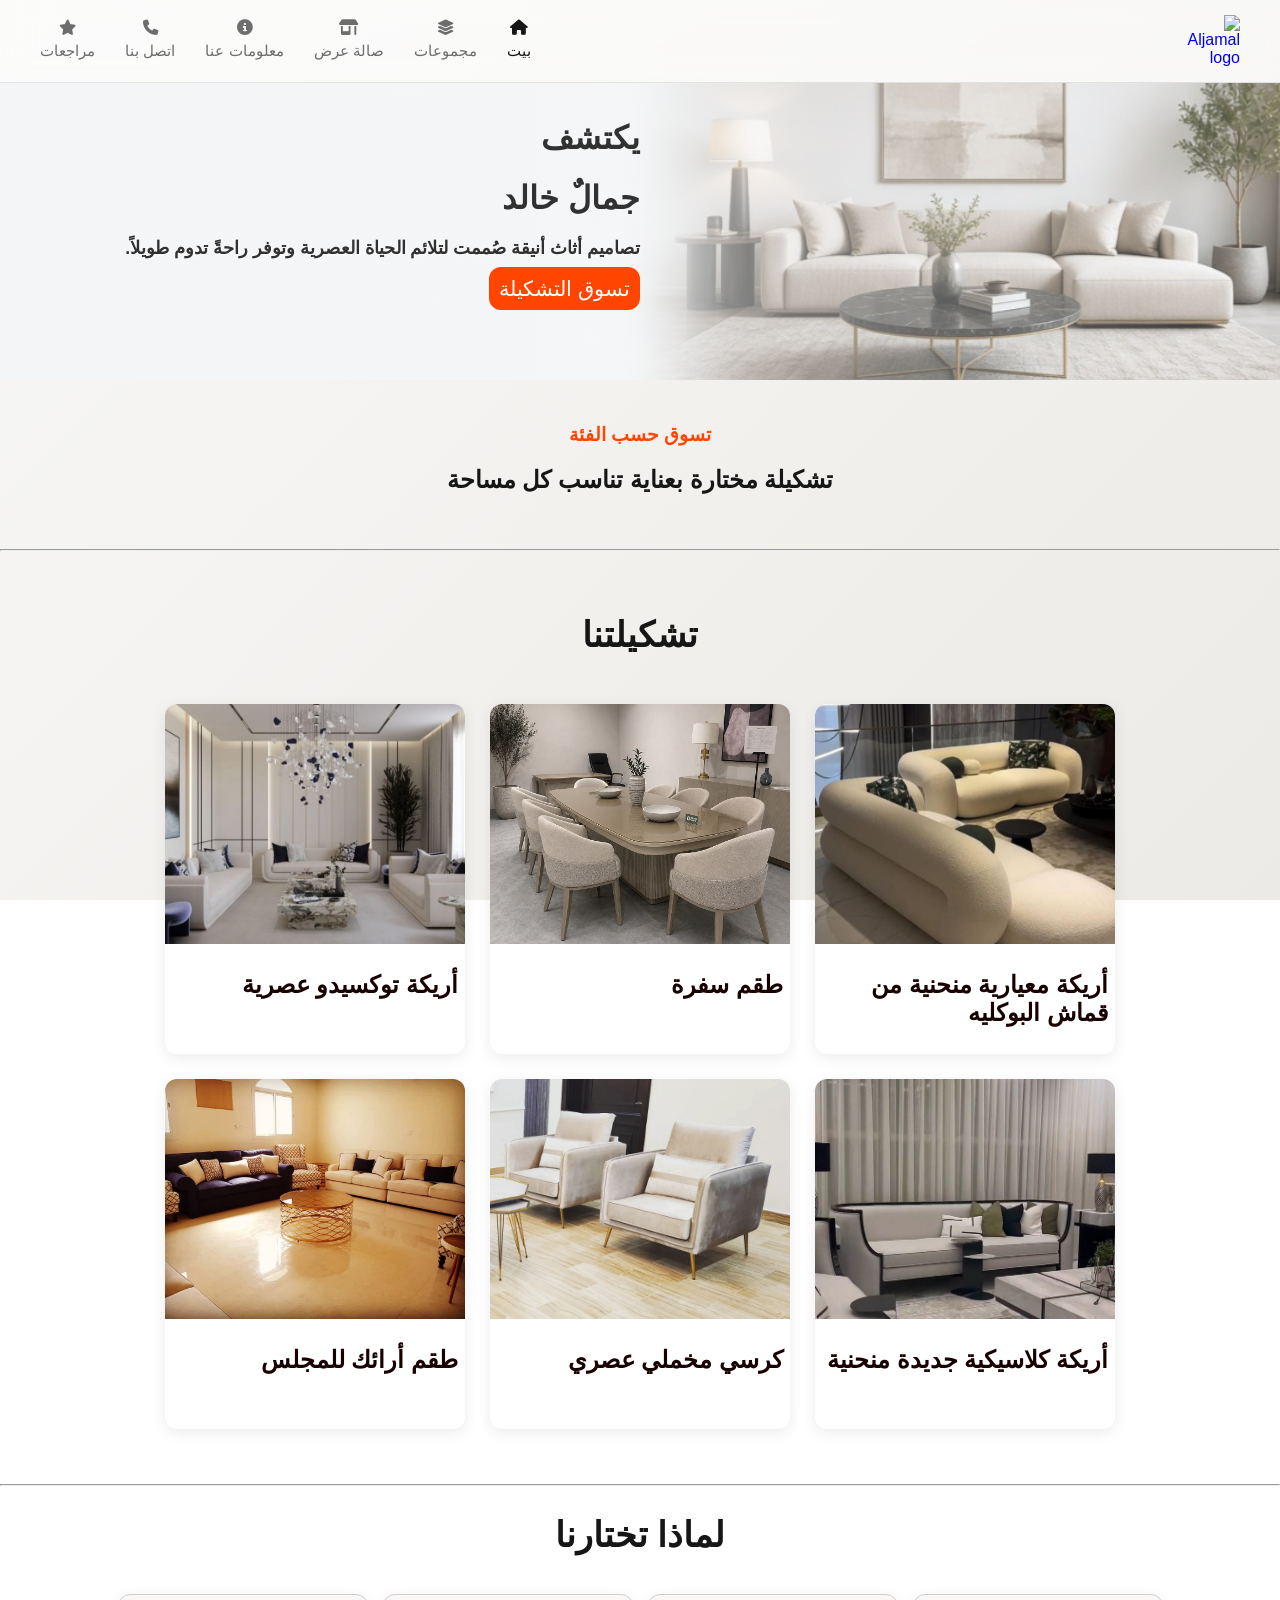
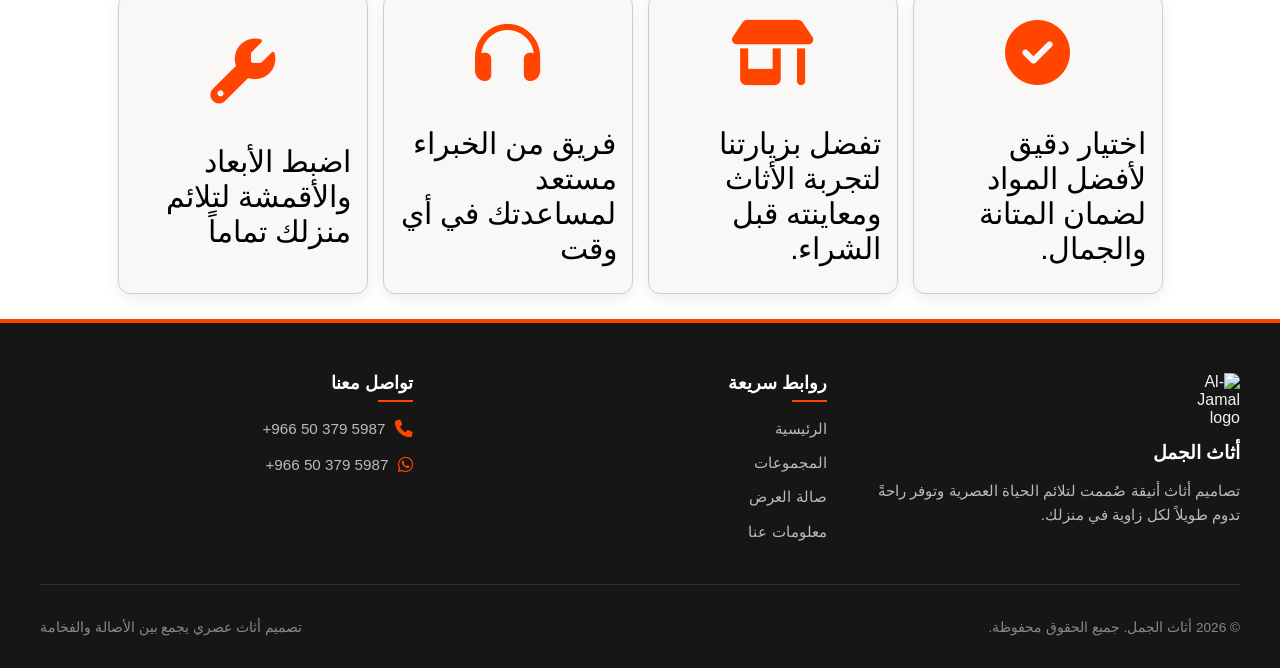
==== index.html @ 7d69ba82 "Refactor index.html for improved structure and styling" ====
<!DOCTYPE html>
<html lang="ar" dir="rtl">

<head>
    <meta charset="UTF-8">
    <meta name="viewport" content="width=device-width, initial-scale=1.0">
    <title>أثاث الجمل</title>
    <link rel="stylesheet" href="https://cdnjs.cloudflare.com/ajax/libs/font-awesome/6.7.2/css/all.min.css">
    <link rel="stylesheet" href="navbar.css">
    <style>
        * {
            box-sizing: border-box;
            transition: 0.3s ease-out;
        }

        body {
            margin: 0;
            padding: 0;
        }



        .hero_container {
            display: block;
            margin: 0;
            background-image: linear-gradient(to right, rgba(244, 245, 247, 0.9), rgba(238, 244, 250, 0.2)), url("hero_image.jpg");
            background-size: cover;
            width: 100%;
            min-height: 33vh;
            background-position: right;
            margin: 0;
            padding: 15px;
        }

        .hero_container .text {
            height: 100%;
            max-width: 50%;
            margin-right: auto;
        }

        .hero_container .text h1 {
            color: rgb(49, 49, 49);
            font-size: 2rem;
        }

        .hero_container .text p {
            color: rgb(49, 49, 49);
            font-weight: bold;
            text-shadow: 1px 1px 3px rgba(255, 255, 255, 0.8);
            font-size: 1.1rem;
        }

        .hero_container .text a {
            background-color: orangered;
            padding: 10px;
            border-radius: 12px;
            color: white;
            text-decoration: none;
            font-size: 1.3rem;
        }

        .hero_container .text a:hover {
            background-color: red;
        }

        .orange {
            color: orangered;
        }

        .center {
            text-align: center;
        }

        article {
            margin: 15px;
            padding: 10px;
        }

        hr {
            margin: 10px 0;
        }

        /* Product Grid & Cards Styling */
        .products_grid {
            display: flex;
            justify-content: center;
            align-items: center;
            gap: 25px;
            flex-wrap: wrap;
            padding: 20px;
            max-width: 1200px;
            margin: 0 auto;
        }

        .product_card {
            background: #fff;
            border-radius: 12px;
            overflow: hidden;
            box-shadow: 0 4px 15px rgba(0, 0, 0, 0.08);
            display: flex;
            flex-direction: column;
            text-align: right;
            width: 300px;
            height: 350px;
        }

        .product_card:hover {
            transform: translateY(-5px);
            box-shadow: 0 8px 25px rgba(0, 0, 0, 0.12);
        }

        .product_image_container {
            width: 100%;
            height: 240px;
            overflow: hidden;
            background-color: #f7f7f7;
        }

        .product_card img {
            width: 100%;
            height: 100%;
            object-fit: cover;
            transition: transform 0.4s ease;
        }

        .product_details {
            padding: 7px;
        }

        .product_details h2 {
            color: rgb(24, 0, 0);
        }

        /* Popup Styling */
        .popup_container {
            position: fixed;
            top: 0;
            left: 0;
            height: 100vh;
            width: 100vw;
            box-sizing: border-box;
            background-color: rgba(0, 0, 0, 0.5);
            display: none;
            justify-content: center;
            align-items: center;
            z-index: 1000;
        }

        .popup_container.active {
            display: flex;
        }

        .popup {
            background: #fff;
            padding: 20px;
            border-radius: 12px;
            max-width: 500px;
            width: 90%;
            display: flex;
            flex-direction: column;
            gap: 15px;
        }

        .display_image img {
            width: 100%;
            height: 250px;
            object-fit: cover;
            border-radius: 8px;
        }

        #close {
            background-color: #333;
            color: white;
            border: none;
            padding: 8px 12px;
            border-radius: 8px;
            cursor: pointer;
            align-self: flex-end;
        }


        hr {
            margin: 25px 0;
        }


        .title_text {
            font-size: 35px;
        }



        .offer_card_container {
            display: flex;
            justify-content: center;
            align-items: center;
            gap: 15px;
            flex-wrap: wrap;
        }




        .offer_card {
            display: flex;
            background-color: #faf7f7;
            border: 1px solid rgb(206, 205, 205);
            justify-content: center;
            align-items: center;
            width: 250px;
            height: 300px;
            border-radius: 12px;
            box-shadow: 0px 4px 15px rgba(0, 0, 0, 0.08);
            flex-direction: column;
            padding: 15px;
            gap: 40px;
        }

        .offer_card .icon {
            margin: 0;
            background-color: transparent;
            font-size: 65px;
            color: orangered;
        }




        .offer_card p {
            color: black;
            margin: 0;
            font-size: 30px;
        }



        @media (max-width: 720px) {
            .offer_card {
                width: 100%;
                height: 200px;
                min-height: fit-content;
            }
        }

        /* Responsive adjustments for product cards */
        @media (max-width: 720px) {
            .products_grid {
                justify-content: stretch;
                padding: 10px;
                gap: 15px;
            }

            .product_card {
                width: 100%;
                /* Take up full width on mobile */
                height: auto;
                /* Let content dictate height instead of fixed 350px */
                max-width: 100%;
            }

            .product_image_container {
                height: 200px;
                /* Slightly shorter image height on mobile */
            }

            .product_details h2 {
                font-size: 0.95rem;
                /* Scale down heading text slightly for small screens */
            }
        }


        footer {
            background-color: rgb(22, 22, 22);
            color: #f1f1f1;
            padding: 50px 20px 20px;
            border-top: 4px solid orangered;
        }

        .footer_container {
            max-width: 1200px;
            margin: 0 auto;
            display: grid;
            grid-template-columns: repeat(auto-fit, minmax(240px, 1fr));
            gap: 40px;
            padding-bottom: 40px;
            border-bottom: 1px solid rgba(255, 255, 255, 0.1);
        }

        .footer_col {
            display: flex;
            flex-direction: column;
            gap: 15px;
        }

        .footer_col.brand_col {
            align-items: flex-start;
        }

        .footer_col img {
            width: 60px;
            height: auto;
            border-radius: 8px;
        }

        .footer_col h3,
        .footer_col h4 {
            margin: 0;
            color: #fff;
        }

        .footer_col h4 {
            font-size: 1.1rem;
            position: relative;
            padding-bottom: 8px;
        }

        .footer_col h4::after {
            content: '';
            position: absolute;
            right: 0;
            bottom: 0;
            width: 35px;
            height: 2px;
            background-color: orangered;
        }

        .footer_col p,
        .footer_col a {
            color: #bbb;
            font-size: 0.95rem;
            text-decoration: none;
            line-height: 1.6;
            margin: 0;
        }

        .footer_col a:hover {
            color: orangered;
        }

        .footer_links {
            list-style: none;
            padding: 0;
            margin: 0;
            display: flex;
            flex-direction: column;
            gap: 10px;
        }

        .footer_contacts {
            display: flex;
            flex-direction: column;
            gap: 12px;
        }

        .contact_item {
            display: flex;
            align-items: center;
            gap: 10px;
            direction: ltr;
            justify-content: flex-end;
            /* Keeps alignment clean in RTL layout */
        }

        .contact_item i {
            color: orangered;
            font-size: 1.1rem;
        }

        .footer_bottom {
            max-width: 1200px;
            margin: 20px auto 0;
            display: flex;
            justify-content: space-between;
            align-items: center;
            flex-wrap: wrap;
            gap: 15px;
            font-size: 0.85rem;
            color: #888;
        }

        @media (max-width: 768px) {
            .footer_bottom {
                flex-direction: column;
                text-align: center;
            }
        }
    </style>
</head>

<body>
    <div class="popup_container">
        <div class="popup">

        </div>
    </div>
    <header class="site-header">
        <div class="container nav-wrap">
            <a href="#" class="brand" aria-label="Aljamal home">
                <img src="logo.png" alt="Aljamal logo" class="brand-logo">
            </a>

            <nav class="nav" aria-label="Main navigation">
                <a href="#" class="current_site"><i class="fa-solid fa-home"></i>بيت</a>
                <a href="#"><i class="fa-solid fa-layer-group"></i>مجموعات</a>
                <a href="#"><i class="fa-solid fa-shop"></i>صالة عرض</a>
                <a href="#"><i class="fa-solid fa-circle-info"></i>معلومات عنا</a>
                <a href="#"><i class="fa-solid fa-phone"></i>اتصل بنا</a>
                <a href="#"><i class="fa-solid fa-star"></i>مراجعات</a>
            </nav>
        </div>
    </header>
    <main>
        <div class="bottom_nav">
            <nav class="nav">
                <a href="#" class="current_site"><i class="fa-solid fa-home"></i>بيت</a>
                <a href="#"><i class="fa-solid fa-layer-group"></i>مجموعات</a>
                <a href="#"><i class="fa-solid fa-shop"></i>صالة عرض</a>
                <a href="#"><i class="fa-solid fa-circle-info"></i>معلومات عنا</a>
                <a href="#"><i class="fa-solid fa-phone"></i>اتصل بنا</a>
                <a href="#"><i class="fa-solid fa-star"></i>مراجعات</a>
            </nav>
        </div>
        <div class="hero_container">
            <div class="text">
                <h1>
                    يكتشف
                </h1>
                <h1>
                    جمالٌ خالد
                </h1>
                <p>
                    تصاميم أثاث أنيقة صُممت لتلائم الحياة العصرية وتوفر راحةً تدوم طويلاً.
                </p>
                <a href="#">تسوق التشكيلة</a>
            </div>
        </div>
        <article>
            <h3 class="orange center">تسوق حسب الفئة </h3>
            <h2 class="center">تشكيلة مختارة بعناية تناسب كل مساحة</h2>
        </article>
        <hr>
        <article>
            <h2 class="center title_text">
                تشكيلتنا
            </h2>
            <div id="products-container" class="products_grid">
                <div class="product_card">
                    <div class="product_image_container">
                        <img src="furniture_pics/1.jpg" alt="">
                    </div>
                    <div class="product_details">
                        <h2>أريكة معيارية منحنية من قماش البوكليه</h2>
                    </div>
                </div>
                <div class="product_card">
                    <div class="product_image_container">
                        <img src="furniture_pics/2.jpg" alt="">
                    </div>
                    <div class="product_details">
                        <h2>طقم سفرة</h2>
                    </div>
                </div>
                <div class="product_card">
                    <div class="product_image_container">
                        <img src="furniture_pics/3.jpg" alt="">
                    </div>
                    <div class="product_details">
                        <h2>أريكة توكسيدو عصرية</h2>
                    </div>
                </div>
                <div class="product_card">
                    <div class="product_image_container">
                        <img src="furniture_pics/4.jpg" alt="">
                    </div>
                    <div class="product_details">
                        <h2>أريكة كلاسيكية جديدة منحنية</h2>
                    </div>
                </div>
                <div class="product_card">
                    <div class="product_image_container">
                        <img src="furniture_pics/5.jpg" alt="">
                    </div>
                    <div class="product_details">
                        <h2>كرسي مخملي عصري</h2>
                    </div>
                </div>
                <div class="product_card">
                    <div class="product_image_container">
                        <img src="furniture_pics/6.jpg" alt="">
                    </div>
                    <div class="product_details">
                        <h2>طقم أرائك للمجلس</h2>
                    </div>
                </div>
            </div>
        </article>
        <hr>
        <h2 class="center title_text">لماذا تختارنا</h2>
        <article class="offer_card_container">
            <div class="offer_card">
                <i class="fa-solid fa-circle-check icon"></i>
                <p>اختيار دقيق لأفضل المواد لضمان المتانة والجمال.</p>
            </div>
            <div class="offer_card">
                <i class="fa-solid fa-shop icon"></i>
                <p>تفضل بزيارتنا لتجربة الأثاث ومعاينته قبل الشراء.</p>
            </div>
            <div class="offer_card">
                <i class="fa-solid fa-headphones icon"></i>
                <p>فريق من الخبراء مستعد لمساعدتك في أي وقت</p>
            </div>
            <div class="offer_card">
                <i class="fa-solid fa-wrench icon"></i>
                <p>اضبط الأبعاد والأقمشة لتلائم منزلك تماماً</p>
            </div>
        </article>
    </main>
    <footer>
        <div class="footer_container">
            <!-- Column 1: Brand Info -->
            <div class="footer_col brand_col">
                <img src="logo.png" alt="Al-Jamal logo">
                <h3 class="orange">أثاث الجمل</h3>
                <p>تصاميم أثاث أنيقة صُممت لتلائم الحياة العصرية وتوفر راحةً تدوم طويلاً لكل زاوية في منزلك.</p>
            </div>

            <!-- Column 2: Quick Links -->
            <div class="footer_col">
                <h4>روابط سريعة</h4>
                <ul class="footer_links">
                    <li><a href="#">الرئيسية</a></li>
                    <li><a href="#">المجموعات</a></li>
                    <li><a href="#">صالة العرض</a></li>
                    <li><a href="#">معلومات عنا</a></li>
                </ul>
            </div>



            <!-- Column 3: Contacts -->
            <div class="footer_col">
                <h4>تواصل معنا</h4>
                <div class="footer_contacts">
                    <div class="contact_item">
                        <a href="tel:+966503795987">+966 50 379 5987</a>
                        <i class="fa-solid fa-phone"></i>
                    </div>
                    <div class="contact_item">
                        <a href="https://wa.me/+966503795987" target="_blank">+966 50 379 5987</a>
                        <i class="fa-brands fa-whatsapp"></i>
                    </div>
                </div>
            </div>
        </div>

        <div class="footer_bottom">
            <p>&copy; 2026 أثاث الجمل. جميع الحقوق محفوظة.</p>
            <p>تصميم أثاث عصري يجمع بين الأصالة والفخامة</p>
        </div>
    </footer>
    <script>
        const productsContainer = document.getElementById("products-container");

        productsContainer.addEventListener("click", (event) => {
            const card = event.target.closest(".product_card");
            if (card) {
                const popupContainer = document.querySelector(".popup_container");
                const popup = document.querySelector(".popup");
                popupContainer.classList.add("active");

                const productId = card.id;
                // Grab the text content directly from the h2 element inside the clicked card
                const productName = card.querySelector(".product_details h2").textContent;
                const productPIC = card.querySelector(".product_image_container img").src;

                popup.innerHTML = `
                    <button id="close">إغلاق</button>
                    <div class="display_image">
                        <img src="${productPIC}" alt="" onclick="this.requestFullscreen()">
                    </div>
                    <div class="product_display_details">
                        <h2>${productName}</h2>
                    </div>
                `;

                const closeBtn = document.getElementById("close");

                closeBtn.addEventListener("click", () => {
                    popupContainer.classList.remove("active");
                });
            }
        });
    </script>
</body>

</html>
---- navbar.css ----
:root {
    --bg: #f5f5f3;
    --panel: rgba(255, 255, 255, 0.72);
    --panel-strong: #ffffff;
    --text: #161616;
    --muted: #6d6d6d;
    --line: rgba(22, 22, 22, 0.1);
    --shadow: 0 18px 40px rgba(0, 0, 0, 0.08);
}

* {
    box-sizing: border-box;
}

body {
    margin: 0;
    font-family: Arial, Helvetica, sans-serif;
    background: linear-gradient(135deg, #f8f8f7 0%, #eceae6 100%);
    color: var(--text);
    padding-bottom: 70px;
    background-repeat: no-repeat;
    background-attachment: fixed;
}

.site-header {
    position: sticky;
    top: 0;
    z-index: 10;
    backdrop-filter: blur(14px);
    background: rgba(255, 255, 255, 0.5);
    border-bottom: 1px solid var(--line);
}

.container {
    width: min(1200px, calc(100% - 32px));
    margin: 0 auto;
}

.nav-wrap {
    display: flex;
    align-items: center;
    justify-content: space-between;
    min-height: 82px;
    gap: 20px;
}

.brand {
    display: inline-flex;
    align-items: center;
    justify-content: center;
    text-decoration: none;
}

.brand-logo {
    display: block;
    width: 60px;
    max-width: 100%;
    height: auto;

}


.nav {
    display: flex;
    align-items: center;
    gap: 30px;
}

.nav a {
    text-decoration: none;
    color: var(--muted);
    font-size: 0.96rem;
    transition: color 0.2s ease;
    border-bottom: 2px solid transparent;
}

.nav a:hover {
    color: var(--text);
    border-bottom: 2px solid orangered;
}

.bottom_nav {
    position: fixed;
    bottom: 0;
    left: 0;
    width: 100%;
    background: rgba(255, 255, 255, 0.9);
    backdrop-filter: blur(14px);
    border-top: 1px solid var(--line);
    z-index: 10;
    padding: 10px 0;
    display: none;
    height: 60px;
}

.bottom_nav .nav {
    justify-content: center;
    align-items: center;
}

.nav a {
    display: flex;
    flex-direction: column;
    justify-content: center;
    align-items: center;
    gap: 6px;
}

.nav a .icon {
    background-color: transparent;
    color: rgb(20, 20, 20);
    font-size: 30px;
}

.nav .current_site {
    color: var(--text);
}


@media (max-width: 760px) {
    .bottom_nav {
        display: block
    }

    .site-header .nav {
        display: none;
    }

    footer{
        margin-bottom: 60px;
    }
}
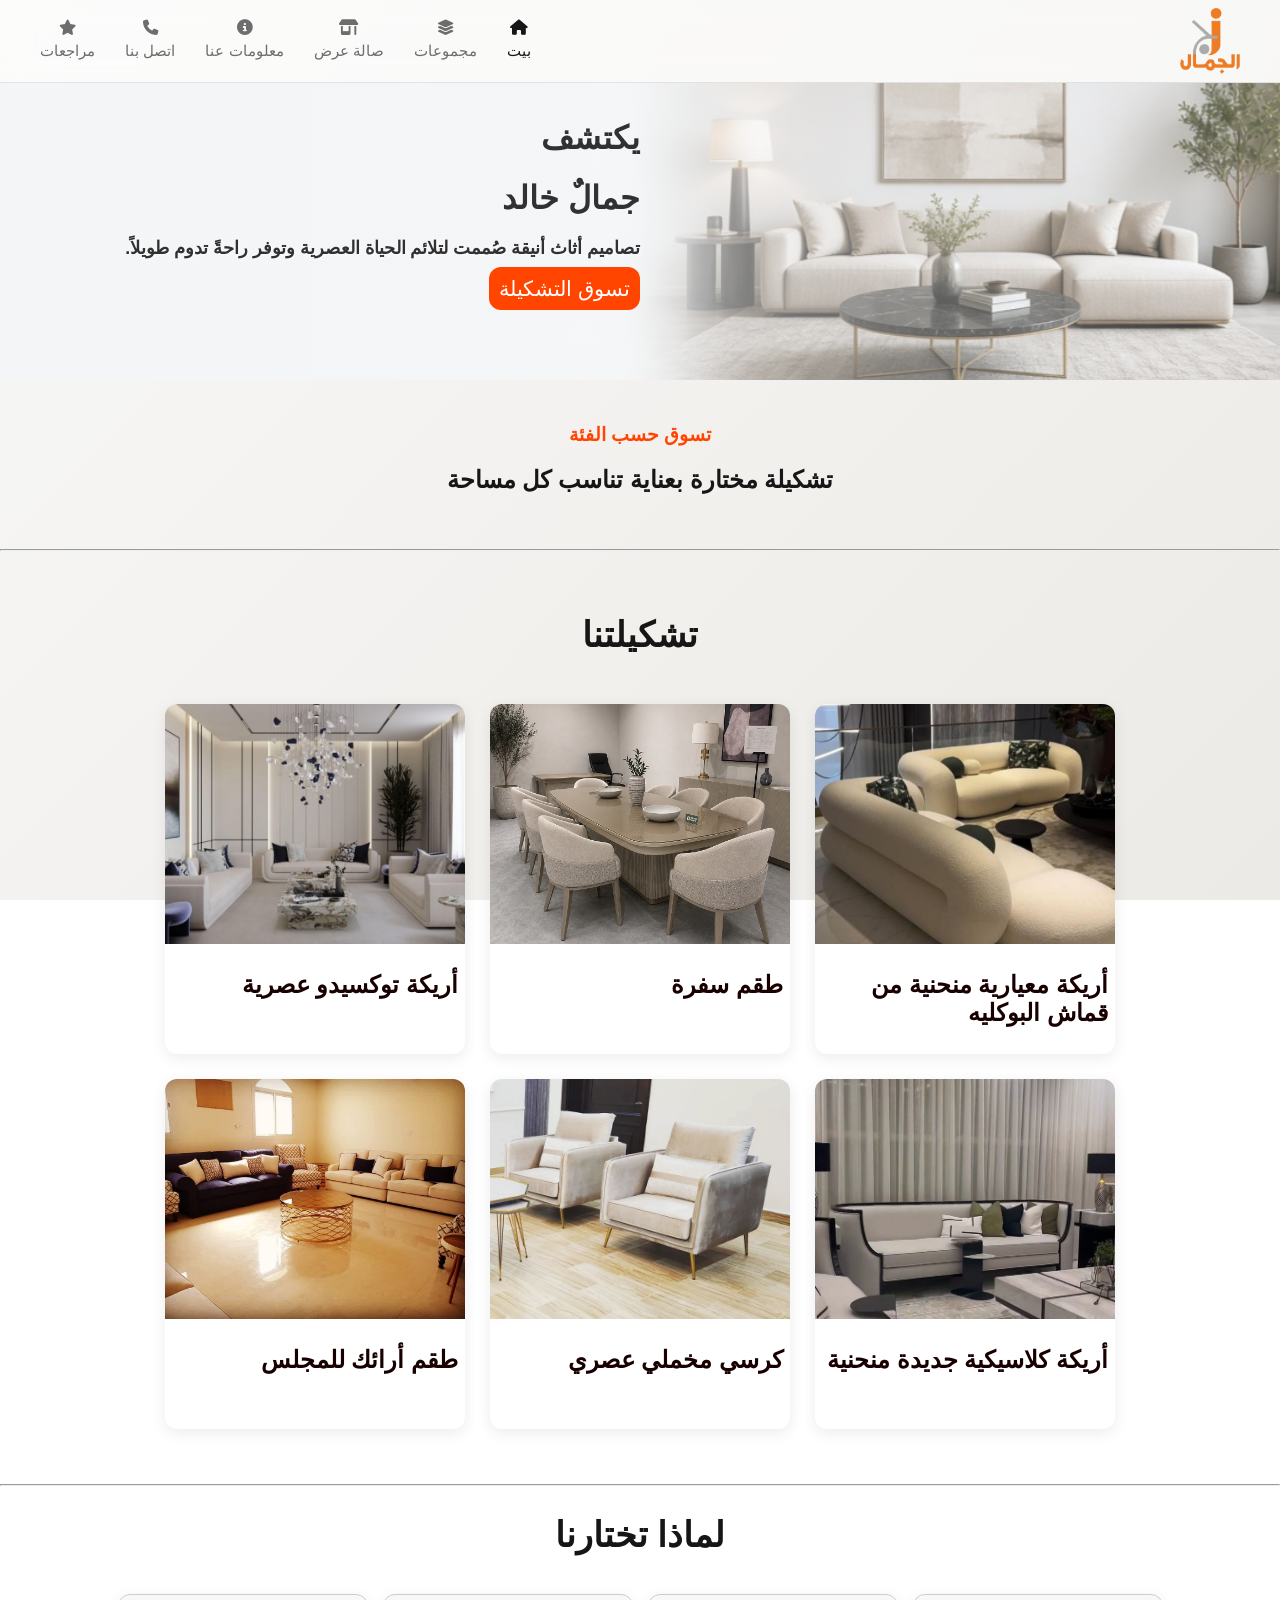
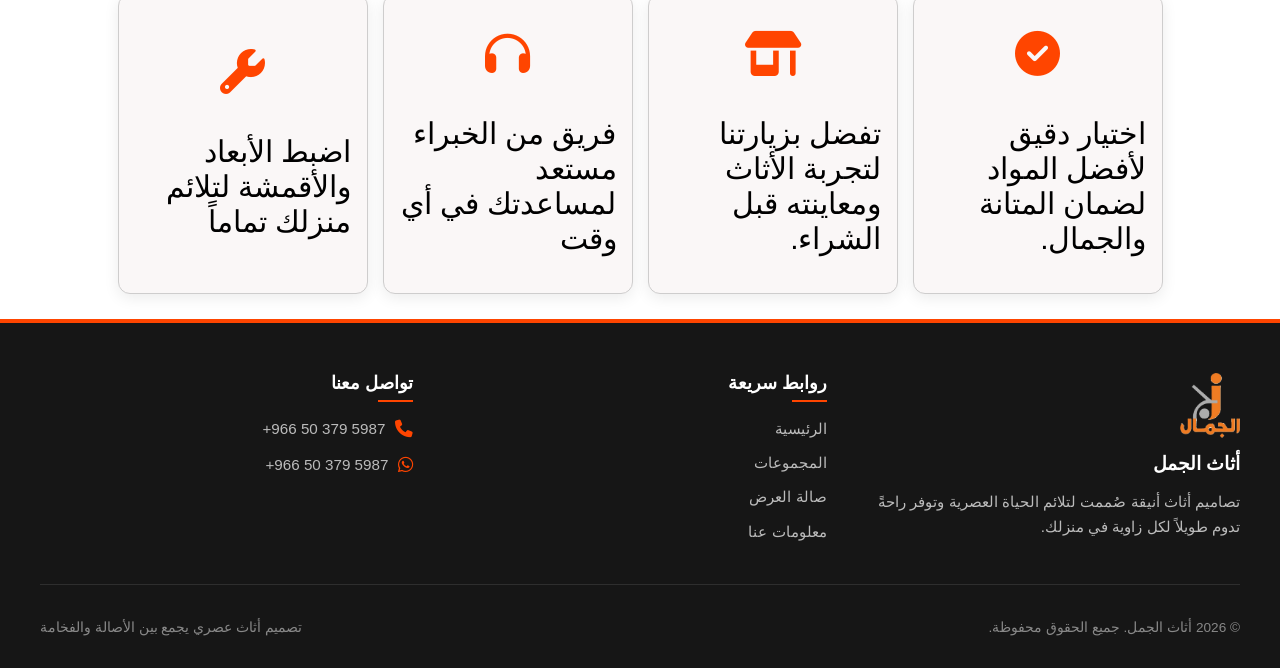
==== commit 677f34ff: "Update index.html" ====
--- a/index.html
+++ b/index.html
@@ -11,6 +11,10 @@
         * {
             box-sizing: border-box;
             transition: 0.3s ease-out;
+        }
+
+        html{
+            scroll-behavior: smooth;
         }
 
         body {
@@ -219,7 +223,7 @@
         .offer_card .icon {
             margin: 0;
             background-color: transparent;
-            font-size: 65px;
+            font-size: 45px;
             color: orangered;
         }
 
@@ -405,7 +409,7 @@
                 <a href="#"><i class="fa-solid fa-layer-group"></i>مجموعات</a>
                 <a href="#"><i class="fa-solid fa-shop"></i>صالة عرض</a>
                 <a href="#"><i class="fa-solid fa-circle-info"></i>معلومات عنا</a>
-                <a href="#"><i class="fa-solid fa-phone"></i>اتصل بنا</a>
+                <a href="#contacts"><i class="fa-solid fa-phone"></i>اتصل بنا</a>
                 <a href="#"><i class="fa-solid fa-star"></i>مراجعات</a>
             </nav>
         </div>
@@ -417,7 +421,7 @@
                 <a href="#"><i class="fa-solid fa-layer-group"></i>مجموعات</a>
                 <a href="#"><i class="fa-solid fa-shop"></i>صالة عرض</a>
                 <a href="#"><i class="fa-solid fa-circle-info"></i>معلومات عنا</a>
-                <a href="#"><i class="fa-solid fa-phone"></i>اتصل بنا</a>
+                <a href="#contacts"><i class="fa-solid fa-phone"></i>اتصل بنا</a>
                 <a href="#"><i class="fa-solid fa-star"></i>مراجعات</a>
             </nav>
         </div>
@@ -541,7 +545,7 @@
             <!-- Column 3: Contacts -->
             <div class="footer_col">
                 <h4>تواصل معنا</h4>
-                <div class="footer_contacts">
+                <div class="footer_contacts" id="contacts">
                     <div class="contact_item">
                         <a href="tel:+966503795987">+966 50 379 5987</a>
                         <i class="fa-solid fa-phone"></i>
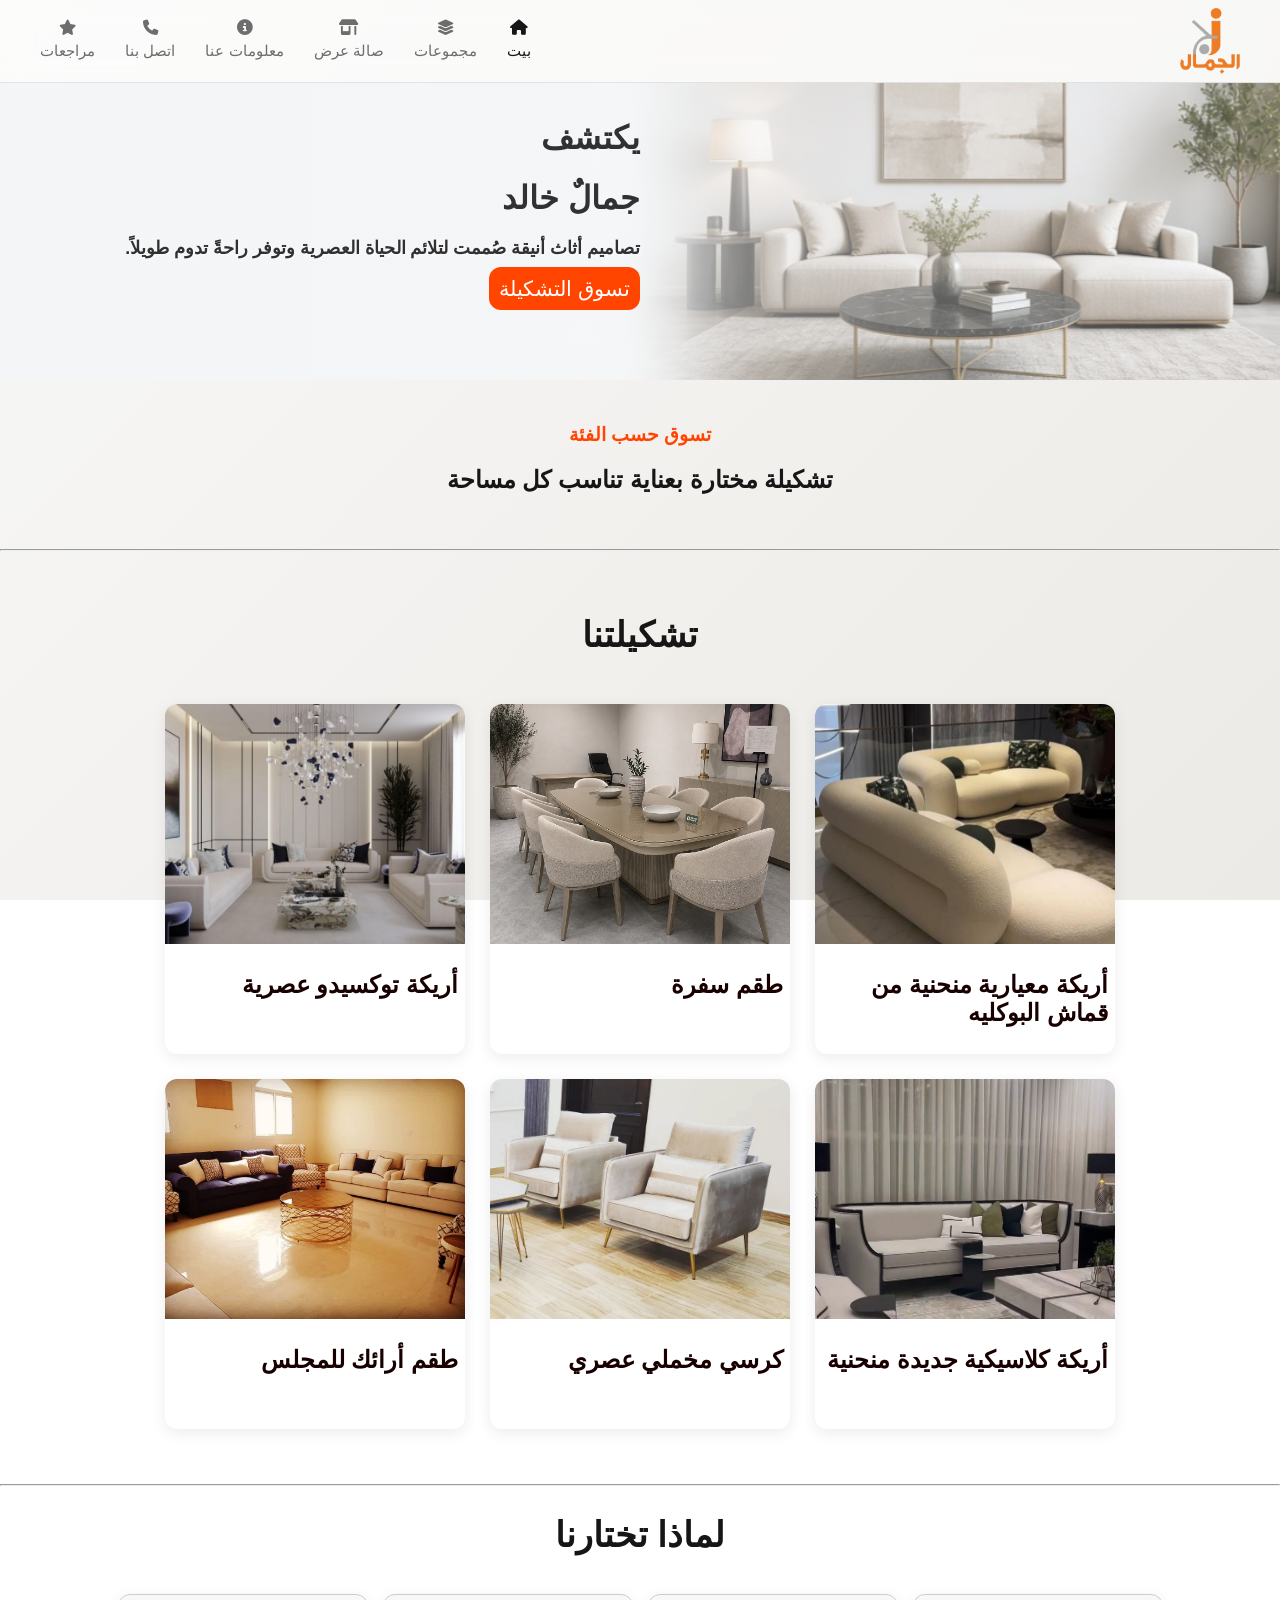
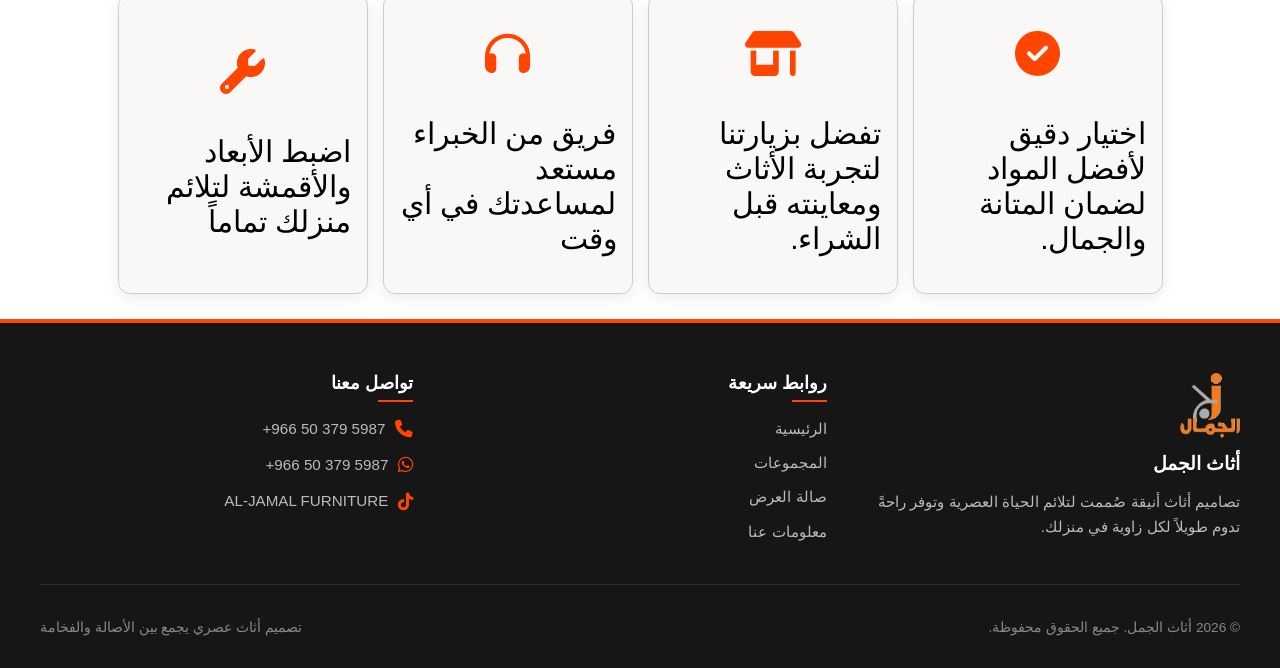
==== commit c944ca2d: "Update print statement from 'Hello' to 'Goodbye'" ====
--- a/index.html
+++ b/index.html
@@ -404,13 +404,13 @@
                 <img src="logo.png" alt="Aljamal logo" class="brand-logo">
             </a>
 
-            <nav class="nav" aria-label="Main navigation">
+            <nav class="nav">
                 <a href="#" class="current_site"><i class="fa-solid fa-home"></i>بيت</a>
-                <a href="#"><i class="fa-solid fa-layer-group"></i>مجموعات</a>
-                <a href="#"><i class="fa-solid fa-shop"></i>صالة عرض</a>
-                <a href="#"><i class="fa-solid fa-circle-info"></i>معلومات عنا</a>
+                <a href="uncomeplete.html"><i class="fa-solid fa-layer-group"></i>مجموعات</a>
+                <a href="uncomeplete.html"><i class="fa-solid fa-shop"></i>صالة عرض</a>
+                <a href="uncomeplete.html"><i class="fa-solid fa-circle-info"></i>معلومات عنا</a>
                 <a href="#contacts"><i class="fa-solid fa-phone"></i>اتصل بنا</a>
-                <a href="#"><i class="fa-solid fa-star"></i>مراجعات</a>
+                <a href="uncomeplete.html"><i class="fa-solid fa-star"></i>مراجعات</a>
             </nav>
         </div>
     </header>
@@ -418,11 +418,11 @@
         <div class="bottom_nav">
             <nav class="nav">
                 <a href="#" class="current_site"><i class="fa-solid fa-home"></i>بيت</a>
-                <a href="#"><i class="fa-solid fa-layer-group"></i>مجموعات</a>
-                <a href="#"><i class="fa-solid fa-shop"></i>صالة عرض</a>
-                <a href="#"><i class="fa-solid fa-circle-info"></i>معلومات عنا</a>
+                <a href="uncomeplete.html"><i class="fa-solid fa-layer-group"></i>مجموعات</a>
+                <a href="uncomeplete.html"><i class="fa-solid fa-shop"></i>صالة عرض</a>
+                <a href="uncomeplete.html"><i class="fa-solid fa-circle-info"></i>معلومات عنا</a>
                 <a href="#contacts"><i class="fa-solid fa-phone"></i>اتصل بنا</a>
-                <a href="#"><i class="fa-solid fa-star"></i>مراجعات</a>
+                <a href="uncomeplete.html"><i class="fa-solid fa-star"></i>مراجعات</a>
             </nav>
         </div>
         <div class="hero_container">
@@ -554,6 +554,10 @@
                         <a href="https://wa.me/+966503795987" target="_blank">+966 50 379 5987</a>
                         <i class="fa-brands fa-whatsapp"></i>
                     </div>
+                    <div class="contact_item">
+                        <a href="https://www.tiktok.com/@user51785498659003?_r=1&_t=ZS-9AWbyBmHoJR" target="_blank">AL-JAMAL FURNITURE</a>
+                        <i class="fa-brands fa-tiktok"></i>
+                    </div>
                 </div>
             </div>
         </div>
--- a/navbar.css
+++ b/navbar.css
@@ -78,24 +78,49 @@
     color: var(--text);
     border-bottom: 2px solid orangered;
 }
-
 .bottom_nav {
     position: fixed;
     bottom: 0;
     left: 0;
     width: 100%;
-    background: rgba(255, 255, 255, 0.9);
+    background: rgba(255, 255, 255, 0.95);
     backdrop-filter: blur(14px);
     border-top: 1px solid var(--line);
     z-index: 10;
-    padding: 10px 0;
+    padding: 5px 0;
     display: none;
     height: 60px;
 }
 
 .bottom_nav .nav {
+    display: flex;
+    justify-content: space-around; /* Distributes items evenly across the width */
+    align-items: center;
+    width: 100%;
+    gap: 0; /* Remove wide gap so they fit evenly */
+}
+
+/* Specific styling for bottom navigation links to prevent overlapping */
+.bottom_nav .nav a {
+    display: flex;
+    flex-direction: column;
     justify-content: center;
     align-items: center;
+    text-decoration: none;
+    color: var(--muted);
+    font-size: 0.65rem; /* Smaller text to fit neatly underneath icons */
+    flex: 1; /* Makes each link share equal width */
+}
+
+.bottom_nav .nav a .icon,
+.bottom_nav .nav a i {
+    font-size: 18px; /* Control icon size properly so it doesn't overflow */
+    color: rgb(20, 20, 20);
+    margin-bottom: 2px;
+}
+
+.bottom_nav .nav a.current_site {
+    color: orangered; /* Highlight active bottom tab */
 }
 
 .nav a {
@@ -129,4 +154,4 @@
     footer{
         margin-bottom: 60px;
     }
-}+}
